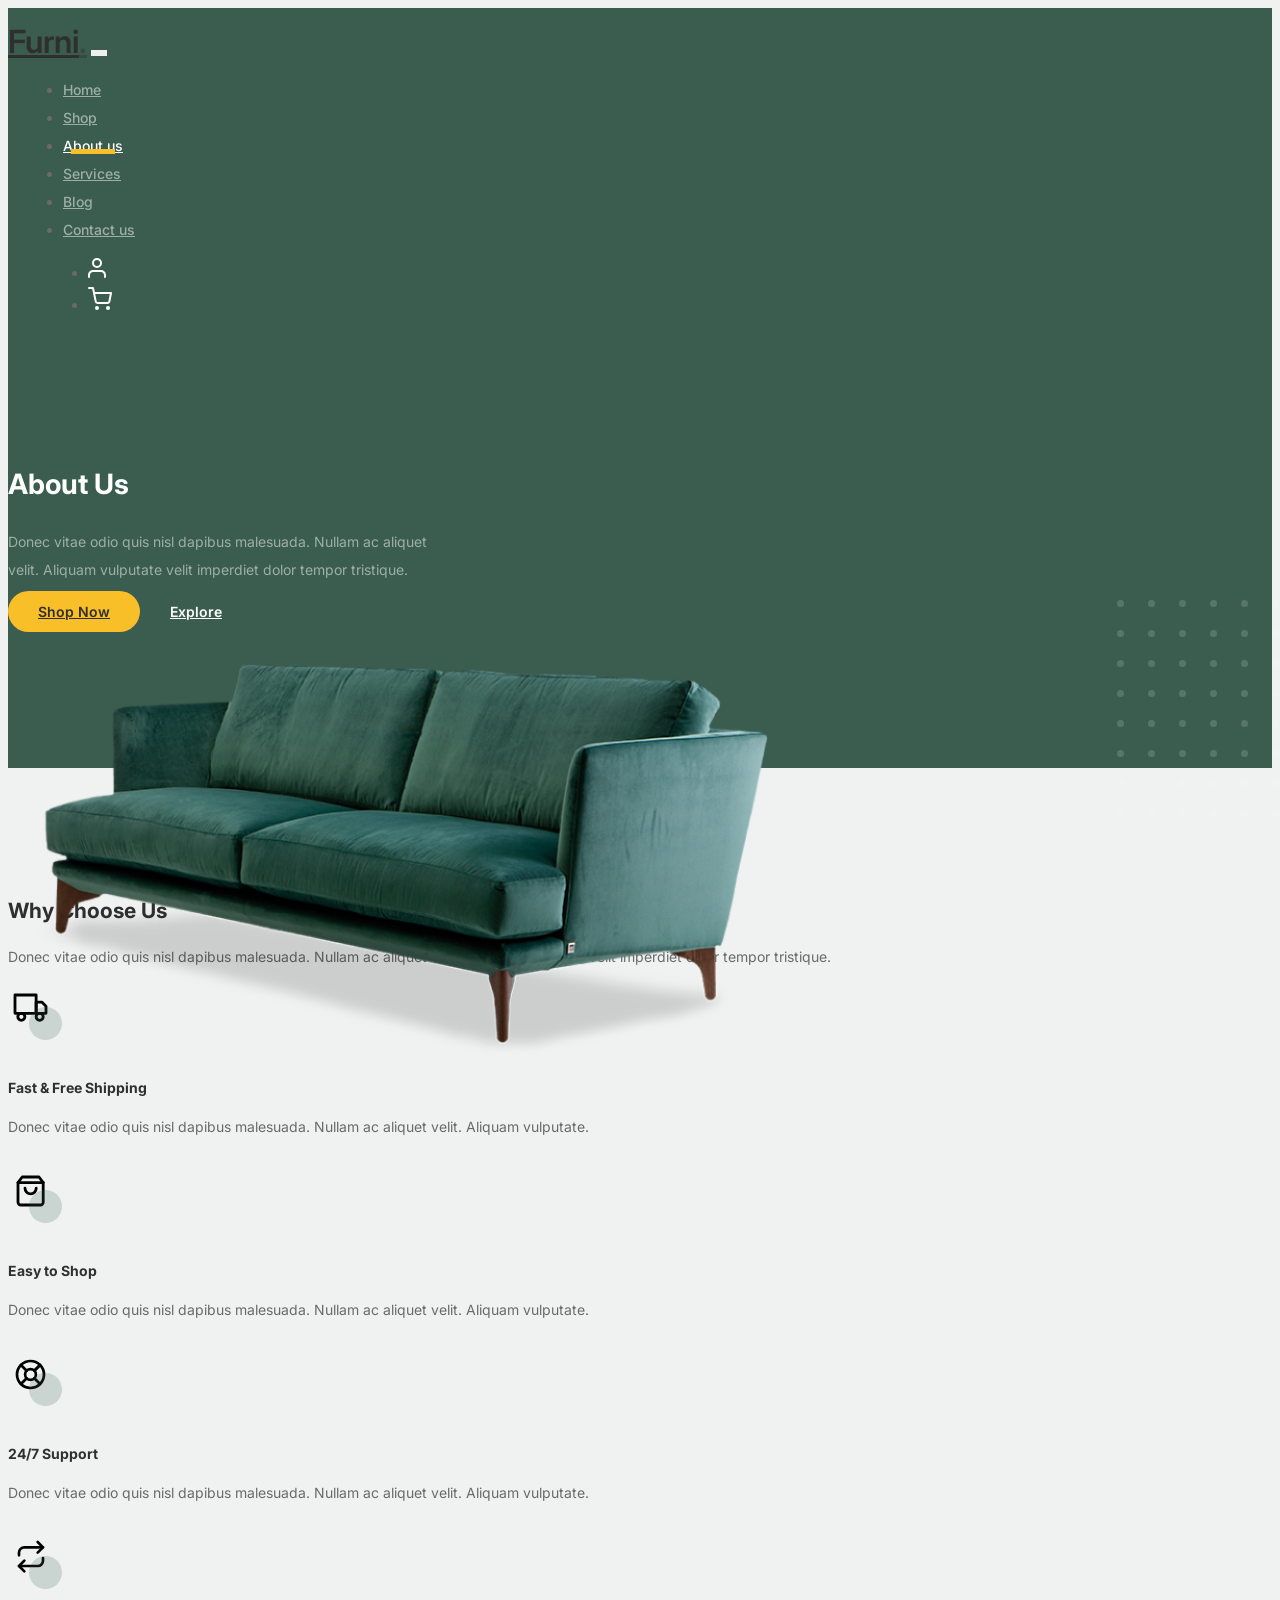
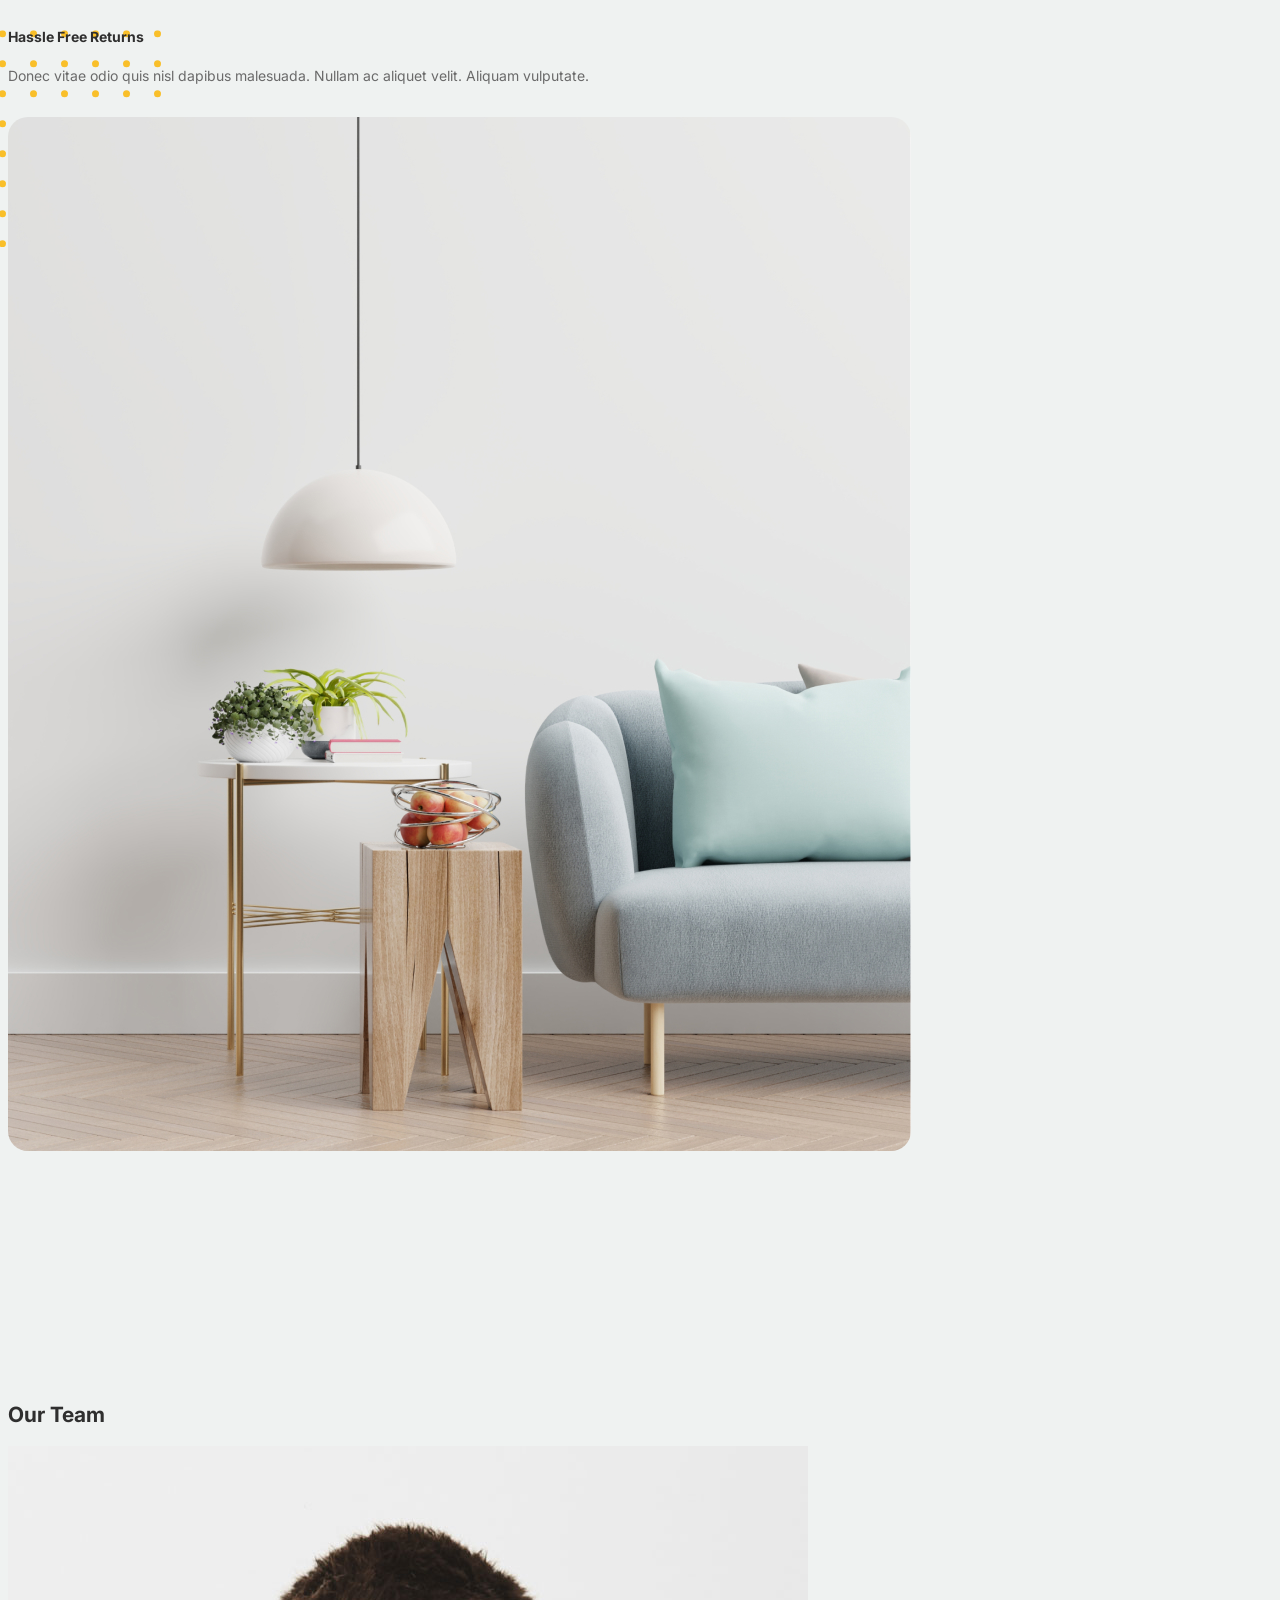
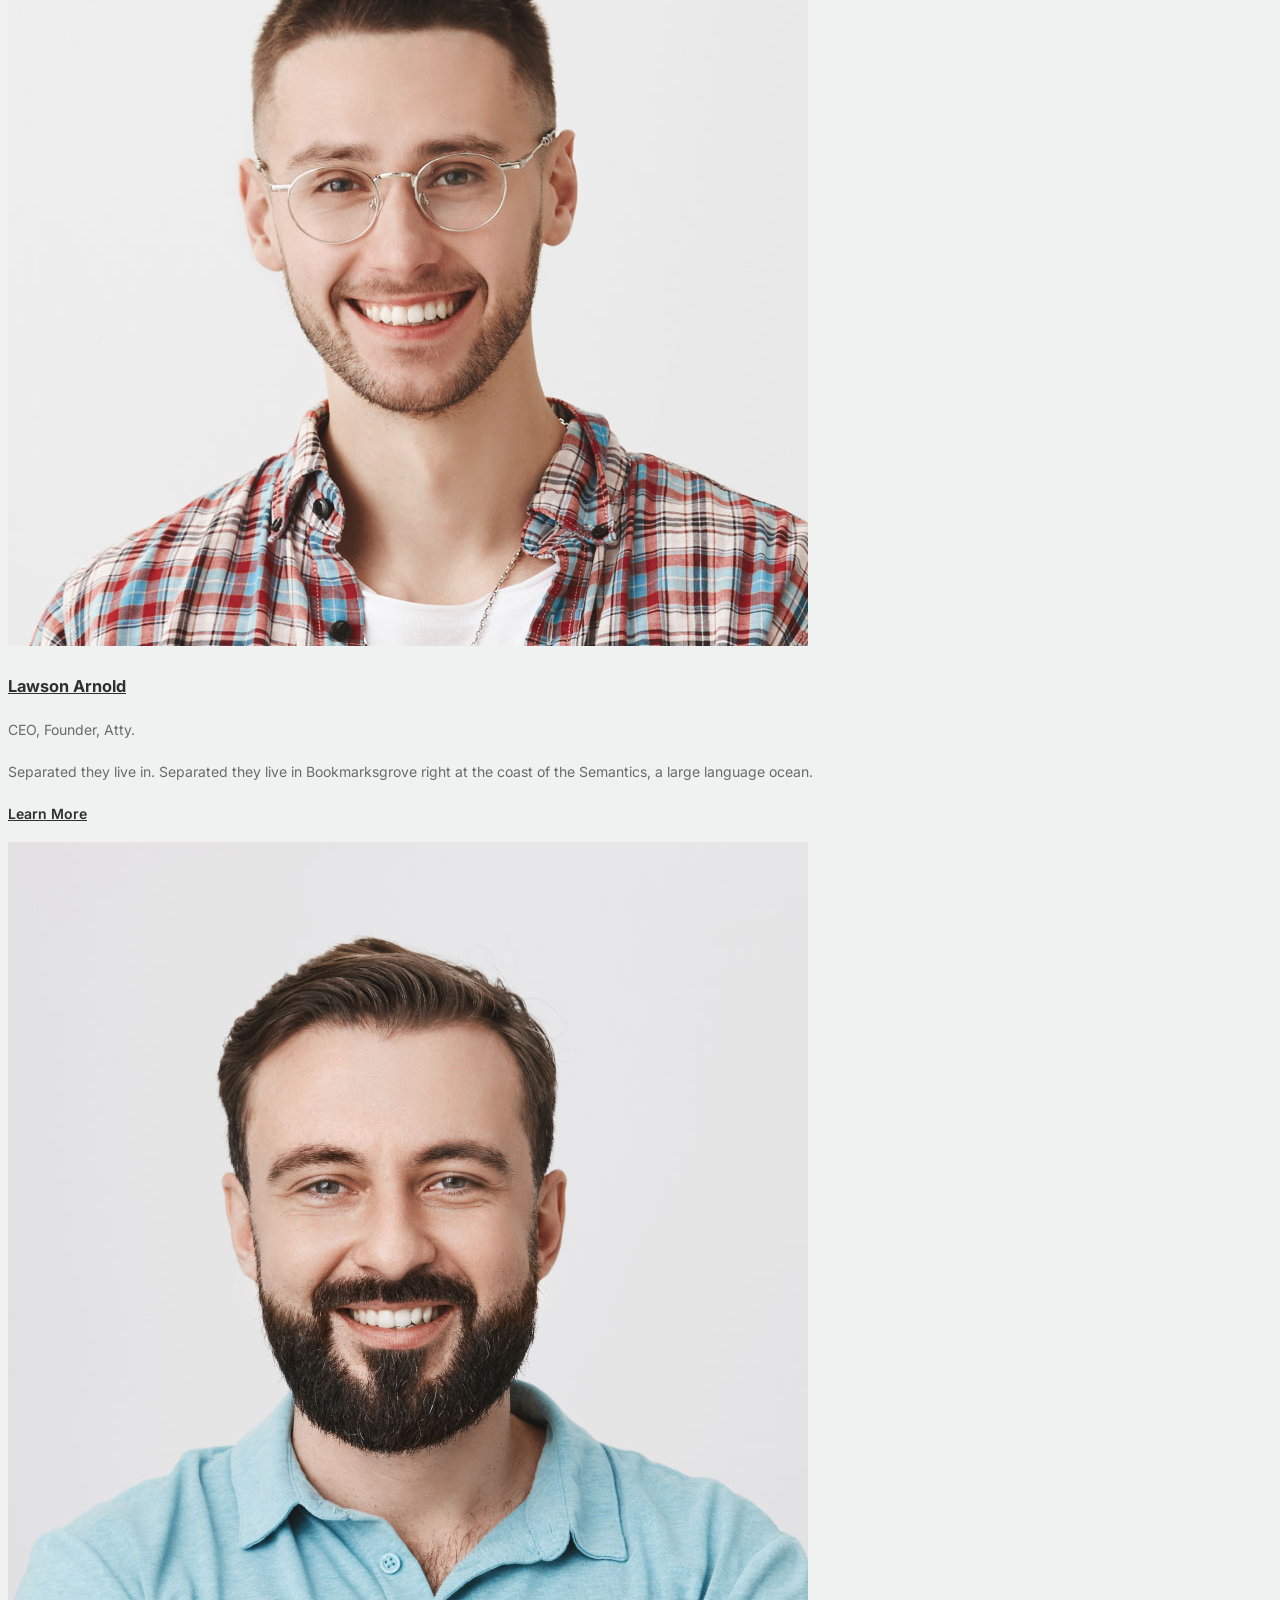
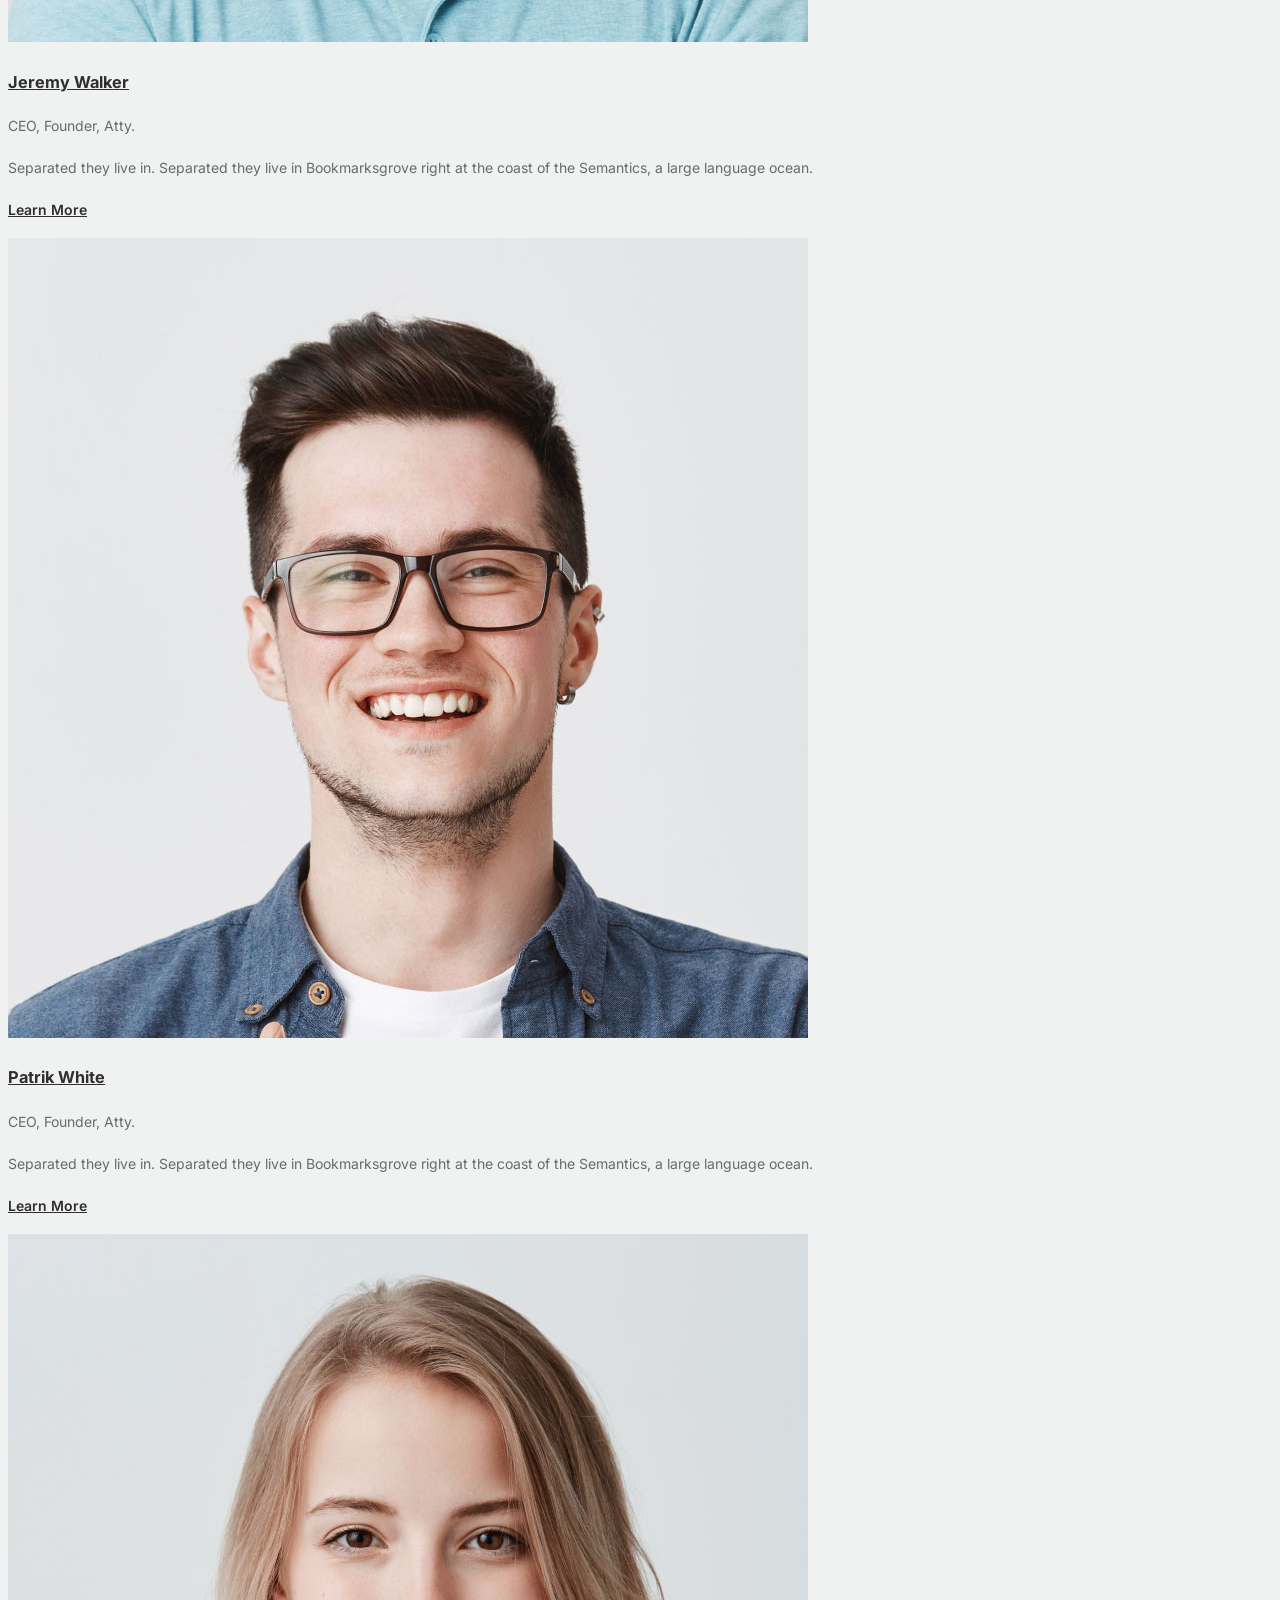
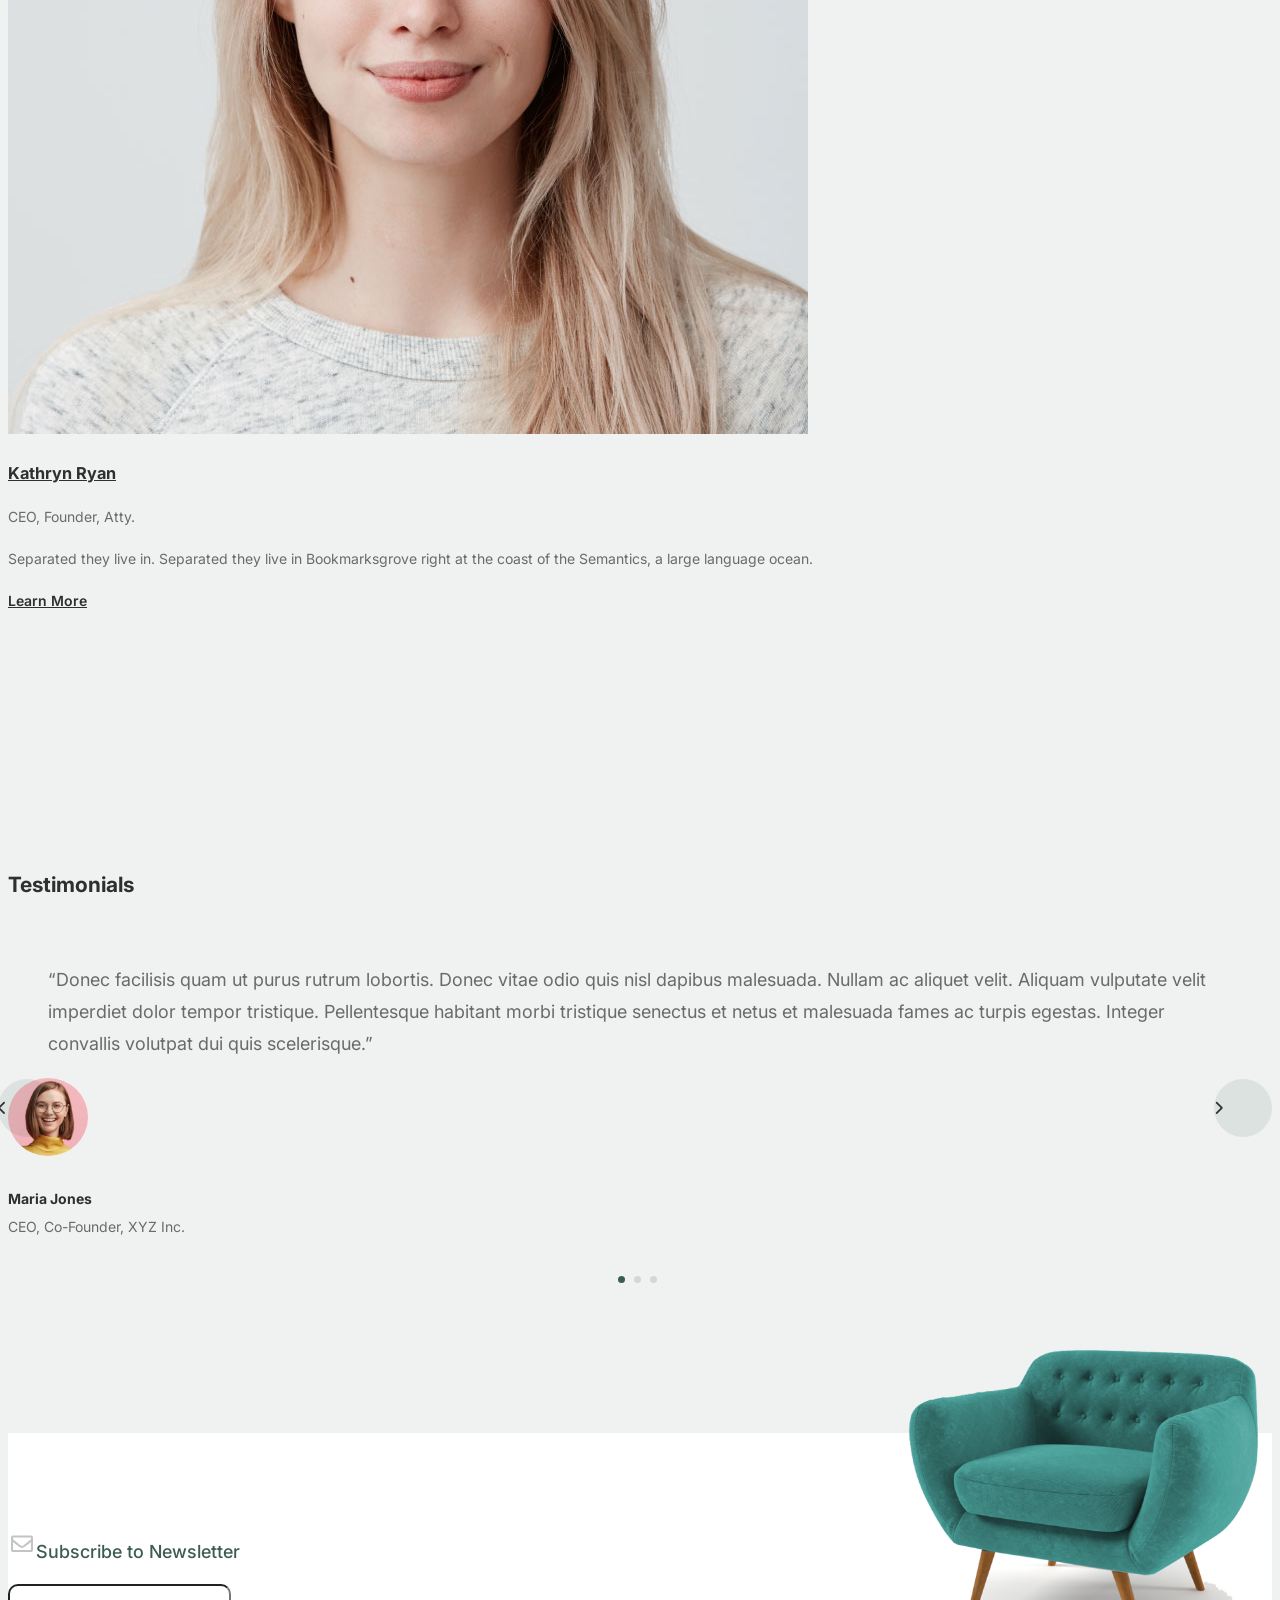
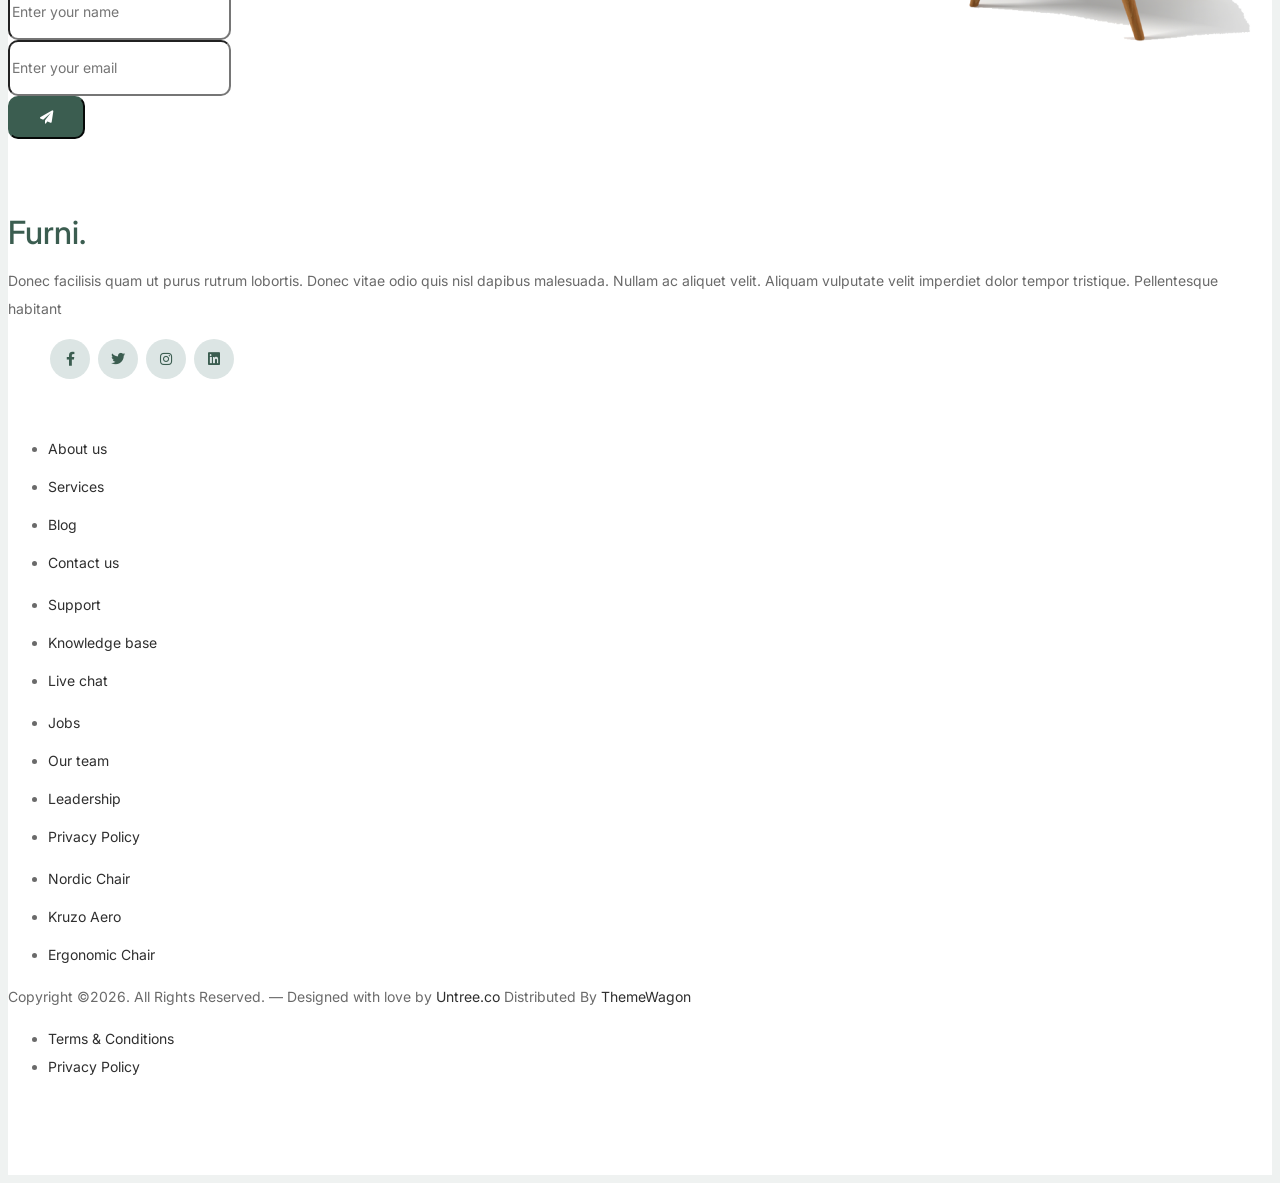
==== about.html @ 9d832e67 "version 2 with new design" ====
<!-- /*
* Bootstrap 5
* Template Name: Furni
* Template Author: Untree.co
* Template URI: https://untree.co/
* License: https://creativecommons.org/licenses/by/3.0/
*/ -->
<!doctype html>
<html lang="en">
<head>
  <meta charset="utf-8">
  <meta name="viewport" content="width=device-width, initial-scale=1, shrink-to-fit=no">
  <meta name="author" content="Untree.co">
  <link rel="shortcut icon" href="favicon.png">

  <meta name="description" content="" />
  <meta name="keywords" content="bootstrap, bootstrap4" />

		<!-- Bootstrap CSS -->
		<link href="css/bootstrap.min.css" rel="stylesheet">
		<link href="https://cdnjs.cloudflare.com/ajax/libs/font-awesome/6.0.0-beta3/css/all.min.css" rel="stylesheet">
		<link href="css/tiny-slider.css" rel="stylesheet">
		<link href="css/style.css" rel="stylesheet">
		<title>Furni Free Bootstrap 5 Template for Furniture and Interior Design Websites by Untree.co </title>
	</head>

	<body>

		<!-- Start Header/Navigation -->
		<nav class="custom-navbar navbar navbar navbar-expand-md navbar-dark bg-dark" arial-label="Furni navigation bar">

			<div class="container">
				<a class="navbar-brand" href="index.html">Furni<span>.</span></a>

				<button class="navbar-toggler" type="button" data-bs-toggle="collapse" data-bs-target="#navbarsFurni" aria-controls="navbarsFurni" aria-expanded="false" aria-label="Toggle navigation">
					<span class="navbar-toggler-icon"></span>
				</button>

				<div class="collapse navbar-collapse" id="navbarsFurni">
					<ul class="custom-navbar-nav navbar-nav ms-auto mb-2 mb-md-0">
						<li class="nav-item ">
							<a class="nav-link" href="index.html">Home</a>
						</li>
						<li><a class="nav-link" href="shop.html">Shop</a></li>
						<li class="active"><a class="nav-link" href="about.html">About us</a></li>
						<li><a class="nav-link" href="services.html">Services</a></li>
						<li><a class="nav-link" href="blog.html">Blog</a></li>
						<li><a class="nav-link" href="contact.html">Contact us</a></li>
					</ul>

					<ul class="custom-navbar-cta navbar-nav mb-2 mb-md-0 ms-5">
						<li><a class="nav-link" href="#"><img src="images/user.svg"></a></li>
						<li><a class="nav-link" href="cart.html"><img src="images/cart.svg"></a></li>
					</ul>
				</div>
			</div>
				
		</nav>
		<!-- End Header/Navigation -->

		<!-- Start Hero Section -->
			<div class="hero">
				<div class="container">
					<div class="row justify-content-between">
						<div class="col-lg-5">
							<div class="intro-excerpt">
								<h1>About Us</h1>
								<p class="mb-4">Donec vitae odio quis nisl dapibus malesuada. Nullam ac aliquet velit. Aliquam vulputate velit imperdiet dolor tempor tristique.</p>
								<p><a href="" class="btn btn-secondary me-2">Shop Now</a><a href="#" class="btn btn-white-outline">Explore</a></p>
							</div>
						</div>
						<div class="col-lg-7">
							<div class="hero-img-wrap">
								<img src="images/couch.png" class="img-fluid">
							</div>
						</div>
					</div>
				</div>
			</div>
		<!-- End Hero Section -->

		

		<!-- Start Why Choose Us Section -->
		<div class="why-choose-section">
			<div class="container">
				<div class="row justify-content-between align-items-center">
					<div class="col-lg-6">
						<h2 class="section-title">Why Choose Us</h2>
						<p>Donec vitae odio quis nisl dapibus malesuada. Nullam ac aliquet velit. Aliquam vulputate velit imperdiet dolor tempor tristique.</p>

						<div class="row my-5">
							<div class="col-6 col-md-6">
								<div class="feature">
									<div class="icon">
										<img src="images/truck.svg" alt="Image" class="imf-fluid">
									</div>
									<h3>Fast &amp; Free Shipping</h3>
									<p>Donec vitae odio quis nisl dapibus malesuada. Nullam ac aliquet velit. Aliquam vulputate.</p>
								</div>
							</div>

							<div class="col-6 col-md-6">
								<div class="feature">
									<div class="icon">
										<img src="images/bag.svg" alt="Image" class="imf-fluid">
									</div>
									<h3>Easy to Shop</h3>
									<p>Donec vitae odio quis nisl dapibus malesuada. Nullam ac aliquet velit. Aliquam vulputate.</p>
								</div>
							</div>

							<div class="col-6 col-md-6">
								<div class="feature">
									<div class="icon">
										<img src="images/support.svg" alt="Image" class="imf-fluid">
									</div>
									<h3>24/7 Support</h3>
									<p>Donec vitae odio quis nisl dapibus malesuada. Nullam ac aliquet velit. Aliquam vulputate.</p>
								</div>
							</div>

							<div class="col-6 col-md-6">
								<div class="feature">
									<div class="icon">
										<img src="images/return.svg" alt="Image" class="imf-fluid">
									</div>
									<h3>Hassle Free Returns</h3>
									<p>Donec vitae odio quis nisl dapibus malesuada. Nullam ac aliquet velit. Aliquam vulputate.</p>
								</div>
							</div>

						</div>
					</div>

					<div class="col-lg-5">
						<div class="img-wrap">
							<img src="images/why-choose-us-img.jpg" alt="Image" class="img-fluid">
						</div>
					</div>

				</div>
			</div>
		</div>
		<!-- End Why Choose Us Section -->

		<!-- Start Team Section -->
		<div class="untree_co-section">
			<div class="container">

				<div class="row mb-5">
					<div class="col-lg-5 mx-auto text-center">
						<h2 class="section-title">Our Team</h2>
					</div>
				</div>

				<div class="row">

					<!-- Start Column 1 -->
					<div class="col-12 col-md-6 col-lg-3 mb-5 mb-md-0">
						<img src="images/person_1.jpg" class="img-fluid mb-5">
						<h3 clas><a href="#"><span class="">Lawson</span> Arnold</a></h3>
            <span class="d-block position mb-4">CEO, Founder, Atty.</span>
            <p>Separated they live in.
            Separated they live in Bookmarksgrove right at the coast of the Semantics, a large language ocean.</p>
            <p class="mb-0"><a href="#" class="more dark">Learn More <span class="icon-arrow_forward"></span></a></p>
					</div> 
					<!-- End Column 1 -->

					<!-- Start Column 2 -->
					<div class="col-12 col-md-6 col-lg-3 mb-5 mb-md-0">
						<img src="images/person_2.jpg" class="img-fluid mb-5">

						<h3 clas><a href="#"><span class="">Jeremy</span> Walker</a></h3>
            <span class="d-block position mb-4">CEO, Founder, Atty.</span>
            <p>Separated they live in.
            Separated they live in Bookmarksgrove right at the coast of the Semantics, a large language ocean.</p>
            <p class="mb-0"><a href="#" class="more dark">Learn More <span class="icon-arrow_forward"></span></a></p>

					</div> 
					<!-- End Column 2 -->

					<!-- Start Column 3 -->
					<div class="col-12 col-md-6 col-lg-3 mb-5 mb-md-0">
						<img src="images/person_3.jpg" class="img-fluid mb-5">
						<h3 clas><a href="#"><span class="">Patrik</span> White</a></h3>
            <span class="d-block position mb-4">CEO, Founder, Atty.</span>
            <p>Separated they live in.
            Separated they live in Bookmarksgrove right at the coast of the Semantics, a large language ocean.</p>
            <p class="mb-0"><a href="#" class="more dark">Learn More <span class="icon-arrow_forward"></span></a></p>
					</div> 
					<!-- End Column 3 -->

					<!-- Start Column 4 -->
					<div class="col-12 col-md-6 col-lg-3 mb-5 mb-md-0">
						<img src="images/person_4.jpg" class="img-fluid mb-5">

						<h3 clas><a href="#"><span class="">Kathryn</span> Ryan</a></h3>
            <span class="d-block position mb-4">CEO, Founder, Atty.</span>
            <p>Separated they live in.
            Separated they live in Bookmarksgrove right at the coast of the Semantics, a large language ocean.</p>
            <p class="mb-0"><a href="#" class="more dark">Learn More <span class="icon-arrow_forward"></span></a></p>

          
					</div> 
					<!-- End Column 4 -->

					

				</div>
			</div>
		</div>
		<!-- End Team Section -->

		

		<!-- Start Testimonial Slider -->
		<div class="testimonial-section before-footer-section">
			<div class="container">
				<div class="row">
					<div class="col-lg-7 mx-auto text-center">
						<h2 class="section-title">Testimonials</h2>
					</div>
				</div>

				<div class="row justify-content-center">
					<div class="col-lg-12">
						<div class="testimonial-slider-wrap text-center">

							<div id="testimonial-nav">
								<span class="prev" data-controls="prev"><span class="fa fa-chevron-left"></span></span>
								<span class="next" data-controls="next"><span class="fa fa-chevron-right"></span></span>
							</div>

							<div class="testimonial-slider">
								
								<div class="item">
									<div class="row justify-content-center">
										<div class="col-lg-8 mx-auto">

											<div class="testimonial-block text-center">
												<blockquote class="mb-5">
													<p>&ldquo;Donec facilisis quam ut purus rutrum lobortis. Donec vitae odio quis nisl dapibus malesuada. Nullam ac aliquet velit. Aliquam vulputate velit imperdiet dolor tempor tristique. Pellentesque habitant morbi tristique senectus et netus et malesuada fames ac turpis egestas. Integer convallis volutpat dui quis scelerisque.&rdquo;</p>
												</blockquote>

												<div class="author-info">
													<div class="author-pic">
														<img src="images/person-1.png" alt="Maria Jones" class="img-fluid">
													</div>
													<h3 class="font-weight-bold">Maria Jones</h3>
													<span class="position d-block mb-3">CEO, Co-Founder, XYZ Inc.</span>
												</div>
											</div>

										</div>
									</div>
								</div> 
								<!-- END item -->

								<div class="item">
									<div class="row justify-content-center">
										<div class="col-lg-8 mx-auto">

											<div class="testimonial-block text-center">
												<blockquote class="mb-5">
													<p>&ldquo;Donec facilisis quam ut purus rutrum lobortis. Donec vitae odio quis nisl dapibus malesuada. Nullam ac aliquet velit. Aliquam vulputate velit imperdiet dolor tempor tristique. Pellentesque habitant morbi tristique senectus et netus et malesuada fames ac turpis egestas. Integer convallis volutpat dui quis scelerisque.&rdquo;</p>
												</blockquote>

												<div class="author-info">
													<div class="author-pic">
														<img src="images/person-1.png" alt="Maria Jones" class="img-fluid">
													</div>
													<h3 class="font-weight-bold">Maria Jones</h3>
													<span class="position d-block mb-3">CEO, Co-Founder, XYZ Inc.</span>
												</div>
											</div>

										</div>
									</div>
								</div> 
								<!-- END item -->

								<div class="item">
									<div class="row justify-content-center">
										<div class="col-lg-8 mx-auto">

											<div class="testimonial-block text-center">
												<blockquote class="mb-5">
													<p>&ldquo;Donec facilisis quam ut purus rutrum lobortis. Donec vitae odio quis nisl dapibus malesuada. Nullam ac aliquet velit. Aliquam vulputate velit imperdiet dolor tempor tristique. Pellentesque habitant morbi tristique senectus et netus et malesuada fames ac turpis egestas. Integer convallis volutpat dui quis scelerisque.&rdquo;</p>
												</blockquote>

												<div class="author-info">
													<div class="author-pic">
														<img src="images/person-1.png" alt="Maria Jones" class="img-fluid">
													</div>
													<h3 class="font-weight-bold">Maria Jones</h3>
													<span class="position d-block mb-3">CEO, Co-Founder, XYZ Inc.</span>
												</div>
											</div>

										</div>
									</div>
								</div> 
								<!-- END item -->

							</div>

						</div>
					</div>
				</div>
			</div>
		</div>
		<!-- End Testimonial Slider -->

		

		<!-- Start Footer Section -->
		<footer class="footer-section">
			<div class="container relative">

				<div class="sofa-img">
					<img src="images/sofa.png" alt="Image" class="img-fluid">
				</div>

				<div class="row">
					<div class="col-lg-8">
						<div class="subscription-form">
							<h3 class="d-flex align-items-center"><span class="me-1"><img src="images/envelope-outline.svg" alt="Image" class="img-fluid"></span><span>Subscribe to Newsletter</span></h3>

							<form action="#" class="row g-3">
								<div class="col-auto">
									<input type="text" class="form-control" placeholder="Enter your name">
								</div>
								<div class="col-auto">
									<input type="email" class="form-control" placeholder="Enter your email">
								</div>
								<div class="col-auto">
									<button class="btn btn-primary">
										<span class="fa fa-paper-plane"></span>
									</button>
								</div>
							</form>

						</div>
					</div>
				</div>

				<div class="row g-5 mb-5">
					<div class="col-lg-4">
						<div class="mb-4 footer-logo-wrap"><a href="#" class="footer-logo">Furni<span>.</span></a></div>
						<p class="mb-4">Donec facilisis quam ut purus rutrum lobortis. Donec vitae odio quis nisl dapibus malesuada. Nullam ac aliquet velit. Aliquam vulputate velit imperdiet dolor tempor tristique. Pellentesque habitant</p>

						<ul class="list-unstyled custom-social">
							<li><a href="#"><span class="fa fa-brands fa-facebook-f"></span></a></li>
							<li><a href="#"><span class="fa fa-brands fa-twitter"></span></a></li>
							<li><a href="#"><span class="fa fa-brands fa-instagram"></span></a></li>
							<li><a href="#"><span class="fa fa-brands fa-linkedin"></span></a></li>
						</ul>
					</div>

					<div class="col-lg-8">
						<div class="row links-wrap">
							<div class="col-6 col-sm-6 col-md-3">
								<ul class="list-unstyled">
									<li><a href="#">About us</a></li>
									<li><a href="#">Services</a></li>
									<li><a href="#">Blog</a></li>
									<li><a href="#">Contact us</a></li>
								</ul>
							</div>

							<div class="col-6 col-sm-6 col-md-3">
								<ul class="list-unstyled">
									<li><a href="#">Support</a></li>
									<li><a href="#">Knowledge base</a></li>
									<li><a href="#">Live chat</a></li>
								</ul>
							</div>

							<div class="col-6 col-sm-6 col-md-3">
								<ul class="list-unstyled">
									<li><a href="#">Jobs</a></li>
									<li><a href="#">Our team</a></li>
									<li><a href="#">Leadership</a></li>
									<li><a href="#">Privacy Policy</a></li>
								</ul>
							</div>

							<div class="col-6 col-sm-6 col-md-3">
								<ul class="list-unstyled">
									<li><a href="#">Nordic Chair</a></li>
									<li><a href="#">Kruzo Aero</a></li>
									<li><a href="#">Ergonomic Chair</a></li>
								</ul>
							</div>
						</div>
					</div>

				</div>

				<div class="border-top copyright">
					<div class="row pt-4">
						<div class="col-lg-6">
							<p class="mb-2 text-center text-lg-start">Copyright &copy;<script>document.write(new Date().getFullYear());</script>. All Rights Reserved. &mdash; Designed with love by <a href="https://untree.co">Untree.co</a> Distributed By <a hreff="https://themewagon.com">ThemeWagon</a>  <!-- License information: https://untree.co/license/ -->
            </p>
						</div>

						<div class="col-lg-6 text-center text-lg-end">
							<ul class="list-unstyled d-inline-flex ms-auto">
								<li class="me-4"><a href="#">Terms &amp; Conditions</a></li>
								<li><a href="#">Privacy Policy</a></li>
							</ul>
						</div>

					</div>
				</div>

			</div>
		</footer>
		<!-- End Footer Section -->	


		<script src="js/bootstrap.bundle.min.js"></script>
		<script src="js/tiny-slider.js"></script>
		<script src="js/custom.js"></script>
	</body>

</html>
---- css/tiny-slider.css ----
.tns-outer{padding:0 !important}.tns-outer [hidden]{display:none !important}.tns-outer [aria-controls],.tns-outer [data-action]{cursor:pointer}.tns-slider{-webkit-transition:all 0s;-moz-transition:all 0s;transition:all 0s}.tns-slider>.tns-item{-webkit-box-sizing:border-box;-moz-box-sizing:border-box;box-sizing:border-box}.tns-horizontal.tns-subpixel{white-space:nowrap}.tns-horizontal.tns-subpixel>.tns-item{display:inline-block;vertical-align:top;white-space:normal}.tns-horizontal.tns-no-subpixel:after{content:'';display:table;clear:both}.tns-horizontal.tns-no-subpixel>.tns-item{float:left}.tns-horizontal.tns-carousel.tns-no-subpixel>.tns-item{margin-right:-100%}.tns-no-calc{position:relative;left:0}.tns-gallery{position:relative;left:0;min-height:1px}.tns-gallery>.tns-item{position:absolute;left:-100%;-webkit-transition:transform 0s, opacity 0s;-moz-transition:transform 0s, opacity 0s;transition:transform 0s, opacity 0s}.tns-gallery>.tns-slide-active{position:relative;left:auto !important}.tns-gallery>.tns-moving{-webkit-transition:all 0.25s;-moz-transition:all 0.25s;transition:all 0.25s}.tns-autowidth{display:inline-block}.tns-lazy-img{-webkit-transition:opacity 0.6s;-moz-transition:opacity 0.6s;transition:opacity 0.6s;opacity:0.6}.tns-lazy-img.tns-complete{opacity:1}.tns-ah{-webkit-transition:height 0s;-moz-transition:height 0s;transition:height 0s}.tns-ovh{overflow:hidden}.tns-visually-hidden{position:absolute;left:-10000em}.tns-transparent{opacity:0;visibility:hidden}.tns-fadeIn{opacity:1;filter:alpha(opacity=100);z-index:0}.tns-normal,.tns-fadeOut{opacity:0;filter:alpha(opacity=0);z-index:-1}.tns-vpfix{white-space:nowrap}.tns-vpfix>div,.tns-vpfix>li{display:inline-block}.tns-t-subp2{margin:0 auto;width:310px;position:relative;height:10px;overflow:hidden}.tns-t-ct{width:2333.3333333%;width:-webkit-calc(100% * 70 / 3);width:-moz-calc(100% * 70 / 3);width:calc(100% * 70 / 3);position:absolute;right:0}.tns-t-ct:after{content:'';display:table;clear:both}.tns-t-ct>div{width:1.4285714%;width:-webkit-calc(100% / 70);width:-moz-calc(100% / 70);width:calc(100% / 70);height:10px;float:left}

/*# sourceMappingURL=sourcemaps/tiny-slider.css.map */
---- css/style.css ----
/*
* Template Name: UntreeStore
* Template Author: Untree.co
* Author URI: https://untree.co/
* License: https://creativecommons.org/licenses/by/3.0/
*/
@import url("https://fonts.googleapis.com/css2?family=Inter:wght@400;500;600;700;800&display=swap");
body {
  overflow-x: hidden;
  position: relative; }

body {
  font-family: "Inter", sans-serif;
  font-weight: 400;
  line-height: 28px;
  color: #6a6a6a;
  font-size: 14px;
  background-color: #eff2f1; }

a {
  text-decoration: none;
  -webkit-transition: .3s all ease;
  -o-transition: .3s all ease;
  transition: .3s all ease;
  color: #2f2f2f;
  text-decoration: underline; }
  a:hover {
    color: #2f2f2f;
    text-decoration: none; }
  a.more {
    font-weight: 600; }

.custom-navbar {
  background: #3b5d50 !important;
  padding-top: 20px;
  padding-bottom: 20px; }
  .custom-navbar .navbar-brand {
    font-size: 32px;
    font-weight: 600; }
    .custom-navbar .navbar-brand > span {
      opacity: .4; }
  .custom-navbar .navbar-toggler {
    border-color: transparent; }
    .custom-navbar .navbar-toggler:active, .custom-navbar .navbar-toggler:focus {
      -webkit-box-shadow: none;
      box-shadow: none;
      outline: none; }
  @media (min-width: 992px) {
    .custom-navbar .custom-navbar-nav li {
      margin-left: 15px;
      margin-right: 15px; } }
  .custom-navbar .custom-navbar-nav li a {
    font-weight: 500;
    color: #ffffff !important;
    opacity: .5;
    -webkit-transition: .3s all ease;
    -o-transition: .3s all ease;
    transition: .3s all ease;
    position: relative; }
    @media (min-width: 768px) {
      .custom-navbar .custom-navbar-nav li a:before {
        content: "";
        position: absolute;
        bottom: 0;
        left: 8px;
        right: 8px;
        background: #f9bf29;
        height: 5px;
        opacity: 1;
        visibility: visible;
        width: 0;
        -webkit-transition: .15s all ease-out;
        -o-transition: .15s all ease-out;
        transition: .15s all ease-out; } }
    .custom-navbar .custom-navbar-nav li a:hover {
      opacity: 1; }
      .custom-navbar .custom-navbar-nav li a:hover:before {
        width: calc(100% - 16px); }
  .custom-navbar .custom-navbar-nav li.active a {
    opacity: 1; }
    .custom-navbar .custom-navbar-nav li.active a:before {
      width: calc(100% - 16px); }
  .custom-navbar .custom-navbar-cta {
    margin-left: 0 !important;
    -webkit-box-orient: horizontal;
    -webkit-box-direction: normal;
    -ms-flex-direction: row;
    flex-direction: row; }
    @media (min-width: 768px) {
      .custom-navbar .custom-navbar-cta {
        margin-left: 40px !important; } }
    .custom-navbar .custom-navbar-cta li {
      margin-left: 0px;
      margin-right: 0px; }
      .custom-navbar .custom-navbar-cta li:first-child {
        margin-right: 20px; }

.hero {
  background: #3b5d50;
  padding: calc(4rem - 30px) 0 0rem 0; }
  @media (min-width: 768px) {
    .hero {
      padding: calc(4rem - 30px) 0 4rem 0; } }
  @media (min-width: 992px) {
    .hero {
      padding: calc(8rem - 30px) 0 8rem 0; } }
  .hero .intro-excerpt {
    position: relative;
    z-index: 4; }
    @media (min-width: 992px) {
      .hero .intro-excerpt {
        max-width: 450px; } }
  .hero h1 {
    font-weight: 700;
    color: #ffffff;
    margin-bottom: 30px; }
    @media (min-width: 1400px) {
      .hero h1 {
        font-size: 54px; } }
  .hero p {
    color: rgba(255, 255, 255, 0.5);
    margin-botom: 30px; }
  .hero .hero-img-wrap {
    position: relative; }
    .hero .hero-img-wrap img {
      position: relative;
      top: 0px;
      right: 0px;
      z-index: 2;
      max-width: 780px;
      left: -20px; }
      @media (min-width: 768px) {
        .hero .hero-img-wrap img {
          right: 0px;
          left: -100px; } }
      @media (min-width: 992px) {
        .hero .hero-img-wrap img {
          left: 0px;
          top: -80px;
          position: absolute;
          right: -50px; } }
      @media (min-width: 1200px) {
        .hero .hero-img-wrap img {
          left: 0px;
          top: -80px;
          right: -100px; } }
    .hero .hero-img-wrap:after {
      content: "";
      position: absolute;
      width: 255px;
      height: 217px;
      background-image: url("../images/dots-light.svg");
      background-size: contain;
      background-repeat: no-repeat;
      right: -100px;
      top: -0px; }
      @media (min-width: 1200px) {
        .hero .hero-img-wrap:after {
          top: -40px; } }

.btn {
  font-weight: 600;
  padding: 12px 30px;
  border-radius: 30px;
  color: #ffffff;
  background: #2f2f2f;
  border-color: #2f2f2f; }
  .btn:hover {
    color: #ffffff;
    background: #222222;
    border-color: #222222; }
  .btn:active, .btn:focus {
    outline: none !important;
    -webkit-box-shadow: none;
    box-shadow: none; }
  .btn.btn-primary {
    background: #3b5d50;
    border-color: #3b5d50; }
    .btn.btn-primary:hover {
      background: #314d43;
      border-color: #314d43; }
  .btn.btn-secondary {
    color: #2f2f2f;
    background: #f9bf29;
    border-color: #f9bf29; }
    .btn.btn-secondary:hover {
      background: #f8b810;
      border-color: #f8b810; }
  .btn.btn-white-outline {
    background: transparent;
    border-width: 2px;
    border-color: rgba(255, 255, 255, 0.3); }
    .btn.btn-white-outline:hover {
      border-color: white;
      color: #ffffff; }

.section-title {
  color: #2f2f2f; }

.product-section {
  padding: 7rem 0; }
  .product-section .product-item {
    text-align: center;
    text-decoration: none;
    display: block;
    position: relative;
    padding-bottom: 50px;
    cursor: pointer; }
    .product-section .product-item .product-thumbnail {
      margin-bottom: 30px;
      position: relative;
      top: 0;
      -webkit-transition: .3s all ease;
      -o-transition: .3s all ease;
      transition: .3s all ease; }
    .product-section .product-item h3 {
      font-weight: 600;
      font-size: 16px; }
    .product-section .product-item strong {
      font-weight: 800 !important;
      font-size: 18px !important; }
    .product-section .product-item h3, .product-section .product-item strong {
      color: #2f2f2f;
      text-decoration: none; }
    .product-section .product-item .icon-cross {
      position: absolute;
      width: 35px;
      height: 35px;
      display: inline-block;
      background: #2f2f2f;
      bottom: 15px;
      left: 50%;
      -webkit-transform: translateX(-50%);
      -ms-transform: translateX(-50%);
      transform: translateX(-50%);
      margin-bottom: -17.5px;
      border-radius: 50%;
      opacity: 0;
      visibility: hidden;
      -webkit-transition: .3s all ease;
      -o-transition: .3s all ease;
      transition: .3s all ease; }
      .product-section .product-item .icon-cross img {
        position: absolute;
        left: 50%;
        top: 50%;
        -webkit-transform: translate(-50%, -50%);
        -ms-transform: translate(-50%, -50%);
        transform: translate(-50%, -50%); }
    .product-section .product-item:before {
      bottom: 0;
      left: 0;
      right: 0;
      position: absolute;
      content: "";
      background: #dce5e4;
      height: 0%;
      z-index: -1;
      border-radius: 10px;
      -webkit-transition: .3s all ease;
      -o-transition: .3s all ease;
      transition: .3s all ease; }
    .product-section .product-item:hover .product-thumbnail {
      top: -25px; }
    .product-section .product-item:hover .icon-cross {
      bottom: 0;
      opacity: 1;
      visibility: visible; }
    .product-section .product-item:hover:before {
      height: 70%; }

.why-choose-section {
  padding: 7rem 0; }
  .why-choose-section .img-wrap {
    position: relative; }
    .why-choose-section .img-wrap:before {
      position: absolute;
      content: "";
      width: 255px;
      height: 217px;
      background-image: url("../images/dots-yellow.svg");
      background-repeat: no-repeat;
      background-size: contain;
      -webkit-transform: translate(-40%, -40%);
      -ms-transform: translate(-40%, -40%);
      transform: translate(-40%, -40%);
      z-index: -1; }
    .why-choose-section .img-wrap img {
      border-radius: 20px; }

.feature {
  margin-bottom: 30px; }
  .feature .icon {
    display: inline-block;
    position: relative;
    margin-bottom: 20px; }
    .feature .icon:before {
      content: "";
      width: 33px;
      height: 33px;
      position: absolute;
      background: rgba(59, 93, 80, 0.2);
      border-radius: 50%;
      right: -8px;
      bottom: 0; }
  .feature h3 {
    font-size: 14px;
    color: #2f2f2f; }
  .feature p {
    font-size: 14px;
    line-height: 22px;
    color: #6a6a6a; }

.we-help-section {
  padding: 7rem 0; }
  .we-help-section .imgs-grid {
    display: -ms-grid;
    display: grid;
    -ms-grid-columns: (1fr)[27];
    grid-template-columns: repeat(27, 1fr);
    position: relative; }
    .we-help-section .imgs-grid:before {
      position: absolute;
      content: "";
      width: 255px;
      height: 217px;
      background-image: url("../images/dots-green.svg");
      background-size: contain;
      background-repeat: no-repeat;
      -webkit-transform: translate(-40%, -40%);
      -ms-transform: translate(-40%, -40%);
      transform: translate(-40%, -40%);
      z-index: -1; }
    .we-help-section .imgs-grid .grid {
      position: relative; }
      .we-help-section .imgs-grid .grid img {
        border-radius: 20px;
        max-width: 100%; }
      .we-help-section .imgs-grid .grid.grid-1 {
        -ms-grid-column: 1;
        -ms-grid-column-span: 18;
        grid-column: 1 / span 18;
        -ms-grid-row: 1;
        -ms-grid-row-span: 27;
        grid-row: 1 / span 27; }
      .we-help-section .imgs-grid .grid.grid-2 {
        -ms-grid-column: 19;
        -ms-grid-column-span: 27;
        grid-column: 19 / span 27;
        -ms-grid-row: 1;
        -ms-grid-row-span: 5;
        grid-row: 1 / span 5;
        padding-left: 20px; }
      .we-help-section .imgs-grid .grid.grid-3 {
        -ms-grid-column: 14;
        -ms-grid-column-span: 16;
        grid-column: 14 / span 16;
        -ms-grid-row: 6;
        -ms-grid-row-span: 27;
        grid-row: 6 / span 27;
        padding-top: 20px; }

.custom-list {
  width: 100%; }
  .custom-list li {
    display: inline-block;
    width: calc(50% - 20px);
    margin-bottom: 12px;
    line-height: 1.5;
    position: relative;
    padding-left: 20px; }
    .custom-list li:before {
      content: "";
      width: 8px;
      height: 8px;
      border-radius: 50%;
      border: 2px solid #3b5d50;
      position: absolute;
      left: 0;
      top: 8px; }

.popular-product {
  padding: 0 0 7rem 0; }
  .popular-product .product-item-sm h3 {
    font-size: 14px;
    font-weight: 700;
    color: #2f2f2f; }
  .popular-product .product-item-sm a {
    text-decoration: none;
    color: #2f2f2f;
    -webkit-transition: .3s all ease;
    -o-transition: .3s all ease;
    transition: .3s all ease; }
    .popular-product .product-item-sm a:hover {
      color: rgba(47, 47, 47, 0.5); }
  .popular-product .product-item-sm p {
    line-height: 1.4;
    margin-bottom: 10px;
    font-size: 14px; }
  .popular-product .product-item-sm .thumbnail {
    margin-right: 10px;
    -webkit-box-flex: 0;
    -ms-flex: 0 0 120px;
    flex: 0 0 120px;
    position: relative; }
    .popular-product .product-item-sm .thumbnail:before {
      content: "";
      position: absolute;
      border-radius: 20px;
      background: #dce5e4;
      width: 98px;
      height: 98px;
      top: 50%;
      left: 50%;
      -webkit-transform: translate(-50%, -50%);
      -ms-transform: translate(-50%, -50%);
      transform: translate(-50%, -50%);
      z-index: -1; }

.testimonial-section {
  padding: 3rem 0 7rem 0; }

.testimonial-slider-wrap {
  position: relative; }
  .testimonial-slider-wrap .tns-inner {
    padding-top: 30px; }
  .testimonial-slider-wrap .item .testimonial-block blockquote {
    font-size: 16px; }
    @media (min-width: 768px) {
      .testimonial-slider-wrap .item .testimonial-block blockquote {
        line-height: 32px;
        font-size: 18px; } }
  .testimonial-slider-wrap .item .testimonial-block .author-info .author-pic {
    margin-bottom: 20px; }
    .testimonial-slider-wrap .item .testimonial-block .author-info .author-pic img {
      max-width: 80px;
      border-radius: 50%; }
  .testimonial-slider-wrap .item .testimonial-block .author-info h3 {
    font-size: 14px;
    font-weight: 700;
    color: #2f2f2f;
    margin-bottom: 0; }
  .testimonial-slider-wrap #testimonial-nav {
    position: absolute;
    top: 50%;
    z-index: 99;
    width: 100%;
    display: none; }
    @media (min-width: 768px) {
      .testimonial-slider-wrap #testimonial-nav {
        display: block; } }
    .testimonial-slider-wrap #testimonial-nav > span {
      cursor: pointer;
      position: absolute;
      width: 58px;
      height: 58px;
      line-height: 58px;
      border-radius: 50%;
      background: rgba(59, 93, 80, 0.1);
      color: #2f2f2f;
      -webkit-transition: .3s all ease;
      -o-transition: .3s all ease;
      transition: .3s all ease; }
      .testimonial-slider-wrap #testimonial-nav > span:hover {
        background: #3b5d50;
        color: #ffffff; }
    .testimonial-slider-wrap #testimonial-nav .prev {
      left: -10px; }
    .testimonial-slider-wrap #testimonial-nav .next {
      right: 0; }
  .testimonial-slider-wrap .tns-nav {
    position: absolute;
    bottom: -50px;
    left: 50%;
    -webkit-transform: translateX(-50%);
    -ms-transform: translateX(-50%);
    transform: translateX(-50%); }
    .testimonial-slider-wrap .tns-nav button {
      background: none;
      border: none;
      display: inline-block;
      position: relative;
      width: 0 !important;
      height: 7px !important;
      margin: 2px; }
      .testimonial-slider-wrap .tns-nav button:active, .testimonial-slider-wrap .tns-nav button:focus, .testimonial-slider-wrap .tns-nav button:hover {
        outline: none;
        -webkit-box-shadow: none;
        box-shadow: none;
        background: none; }
      .testimonial-slider-wrap .tns-nav button:before {
        display: block;
        width: 7px;
        height: 7px;
        left: 0;
        top: 0;
        position: absolute;
        content: "";
        border-radius: 50%;
        -webkit-transition: .3s all ease;
        -o-transition: .3s all ease;
        transition: .3s all ease;
        background-color: #d6d6d6; }
      .testimonial-slider-wrap .tns-nav button:hover:before, .testimonial-slider-wrap .tns-nav button.tns-nav-active:before {
        background-color: #3b5d50; }

.before-footer-section {
  padding: 7rem 0 12rem 0 !important; }

.blog-section {
  padding: 7rem 0 12rem 0; }
  .blog-section .post-entry a {
    text-decoration: none; }
  .blog-section .post-entry .post-thumbnail {
    display: block;
    margin-bottom: 20px; }
    .blog-section .post-entry .post-thumbnail img {
      border-radius: 20px;
      -webkit-transition: .3s all ease;
      -o-transition: .3s all ease;
      transition: .3s all ease; }
  .blog-section .post-entry .post-content-entry {
    padding-left: 15px;
    padding-right: 15px; }
    .blog-section .post-entry .post-content-entry h3 {
      font-size: 16px;
      margin-bottom: 0;
      font-weight: 600;
      margin-bottom: 7px; }
    .blog-section .post-entry .post-content-entry .meta {
      font-size: 14px; }
      .blog-section .post-entry .post-content-entry .meta a {
        font-weight: 600; }
  .blog-section .post-entry:hover .post-thumbnail img, .blog-section .post-entry:focus .post-thumbnail img {
    opacity: .7; }

.footer-section {
  padding: 80px 0;
  background: #ffffff; }
  .footer-section .relative {
    position: relative; }
  .footer-section a {
    text-decoration: none;
    color: #2f2f2f;
    -webkit-transition: .3s all ease;
    -o-transition: .3s all ease;
    transition: .3s all ease; }
    .footer-section a:hover {
      color: rgba(47, 47, 47, 0.5); }
  .footer-section .subscription-form {
    margin-bottom: 40px;
    position: relative;
    z-index: 2;
    margin-top: 100px; }
    @media (min-width: 992px) {
      .footer-section .subscription-form {
        margin-top: 0px;
        margin-bottom: 80px; } }
    .footer-section .subscription-form h3 {
      font-size: 18px;
      font-weight: 500;
      color: #3b5d50; }
    .footer-section .subscription-form .form-control {
      height: 50px;
      border-radius: 10px;
      font-family: "Inter", sans-serif; }
      .footer-section .subscription-form .form-control:active, .footer-section .subscription-form .form-control:focus {
        outline: none;
        -webkit-box-shadow: none;
        box-shadow: none;
        border-color: #3b5d50;
        -webkit-box-shadow: 0 1px 4px 0 rgba(0, 0, 0, 0.2);
        box-shadow: 0 1px 4px 0 rgba(0, 0, 0, 0.2); }
      .footer-section .subscription-form .form-control::-webkit-input-placeholder {
        font-size: 14px; }
      .footer-section .subscription-form .form-control::-moz-placeholder {
        font-size: 14px; }
      .footer-section .subscription-form .form-control:-ms-input-placeholder {
        font-size: 14px; }
      .footer-section .subscription-form .form-control:-moz-placeholder {
        font-size: 14px; }
    .footer-section .subscription-form .btn {
      border-radius: 10px !important; }
  .footer-section .sofa-img {
    position: absolute;
    top: -200px;
    z-index: 1;
    right: 0; }
    .footer-section .sofa-img img {
      max-width: 380px; }
  .footer-section .links-wrap {
    margin-top: 0px; }
    @media (min-width: 992px) {
      .footer-section .links-wrap {
        margin-top: 54px; } }
    .footer-section .links-wrap ul li {
      margin-bottom: 10px; }
  .footer-section .footer-logo-wrap .footer-logo {
    font-size: 32px;
    font-weight: 500;
    text-decoration: none;
    color: #3b5d50; }
  .footer-section .custom-social li {
    margin: 2px;
    display: inline-block; }
    .footer-section .custom-social li a {
      width: 40px;
      height: 40px;
      text-align: center;
      line-height: 40px;
      display: inline-block;
      background: #dce5e4;
      color: #3b5d50;
      border-radius: 50%; }
      .footer-section .custom-social li a:hover {
        background: #3b5d50;
        color: #ffffff; }
  .footer-section .border-top {
    border-color: #dce5e4; }
    .footer-section .border-top.copyright {
      font-size: 14px !important; }

.untree_co-section {
  padding: 7rem 0; }

.form-control {
  height: 50px;
  border-radius: 10px;
  font-family: "Inter", sans-serif; }
  .form-control:active, .form-control:focus {
    outline: none;
    -webkit-box-shadow: none;
    box-shadow: none;
    border-color: #3b5d50;
    -webkit-box-shadow: 0 1px 4px 0 rgba(0, 0, 0, 0.2);
    box-shadow: 0 1px 4px 0 rgba(0, 0, 0, 0.2); }
  .form-control::-webkit-input-placeholder {
    font-size: 14px; }
  .form-control::-moz-placeholder {
    font-size: 14px; }
  .form-control:-ms-input-placeholder {
    font-size: 14px; }
  .form-control:-moz-placeholder {
    font-size: 14px; }

.service {
  line-height: 1.5; }
  .service .service-icon {
    border-radius: 10px;
    -webkit-box-flex: 0;
    -ms-flex: 0 0 50px;
    flex: 0 0 50px;
    height: 50px;
    line-height: 50px;
    text-align: center;
    background: #3b5d50;
    margin-right: 20px;
    color: #ffffff; }

textarea {
  height: auto !important; }

.site-blocks-table {
  overflow: auto; }
  .site-blocks-table .product-thumbnail {
    width: 200px; }
  .site-blocks-table .btn {
    padding: 2px 10px; }
  .site-blocks-table thead th {
    padding: 30px;
    text-align: center;
    border-width: 0px !important;
    vertical-align: middle;
    color: rgba(0, 0, 0, 0.8);
    font-size: 18px; }
  .site-blocks-table td {
    padding: 20px;
    text-align: center;
    vertical-align: middle;
    color: rgba(0, 0, 0, 0.8); }
  .site-blocks-table tbody tr:first-child td {
    border-top: 1px solid #3b5d50 !important; }
  .site-blocks-table .btn {
    background: none !important;
    color: #000000;
    border: none;
    height: auto !important; }

.site-block-order-table th {
  border-top: none !important;
  border-bottom-width: 1px !important; }

.site-block-order-table td, .site-block-order-table th {
  color: #000000; }

.couponcode-wrap input {
  border-radius: 10px !important; }

.text-primary {
  color: #3b5d50 !important; }

.thankyou-icon {
  position: relative;
  color: #3b5d50; }
  .thankyou-icon:before {
    position: absolute;
    content: "";
    width: 50px;
    height: 50px;
    border-radius: 50%;
    background: rgba(59, 93, 80, 0.2); }
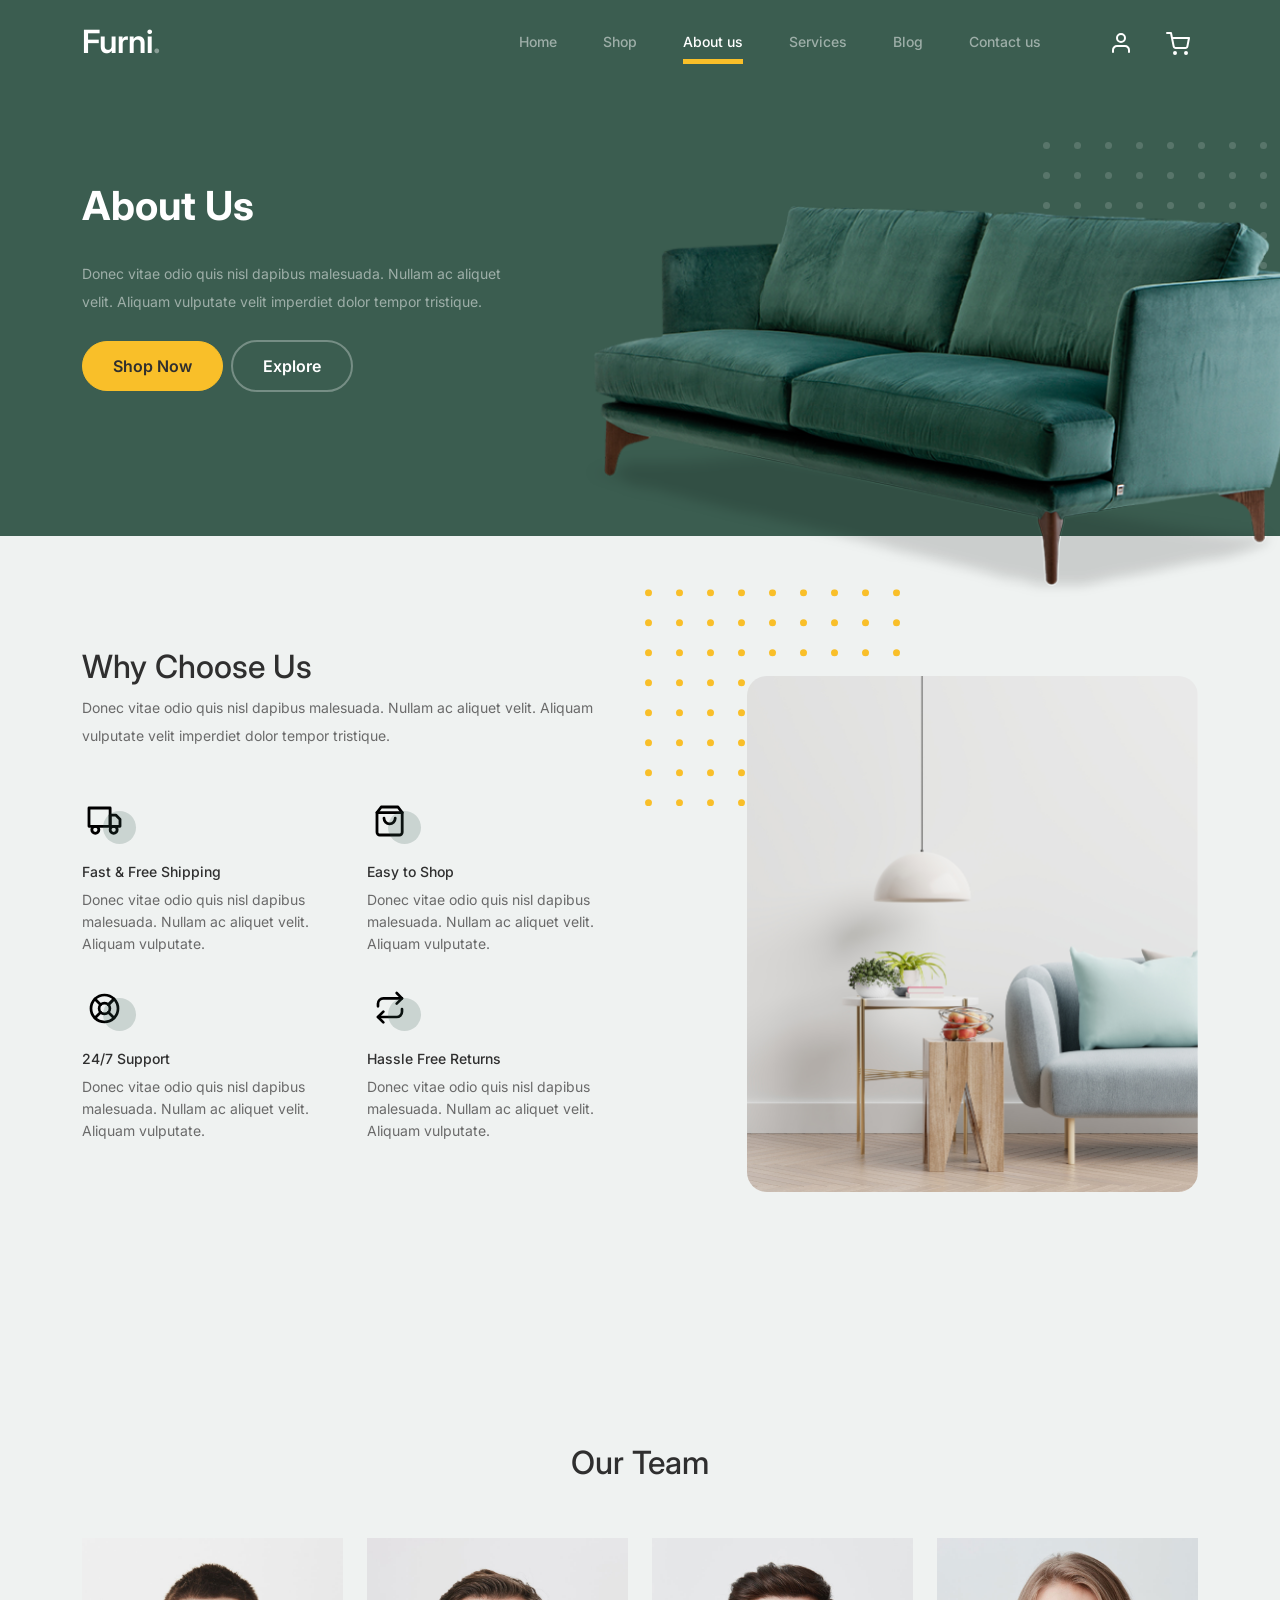
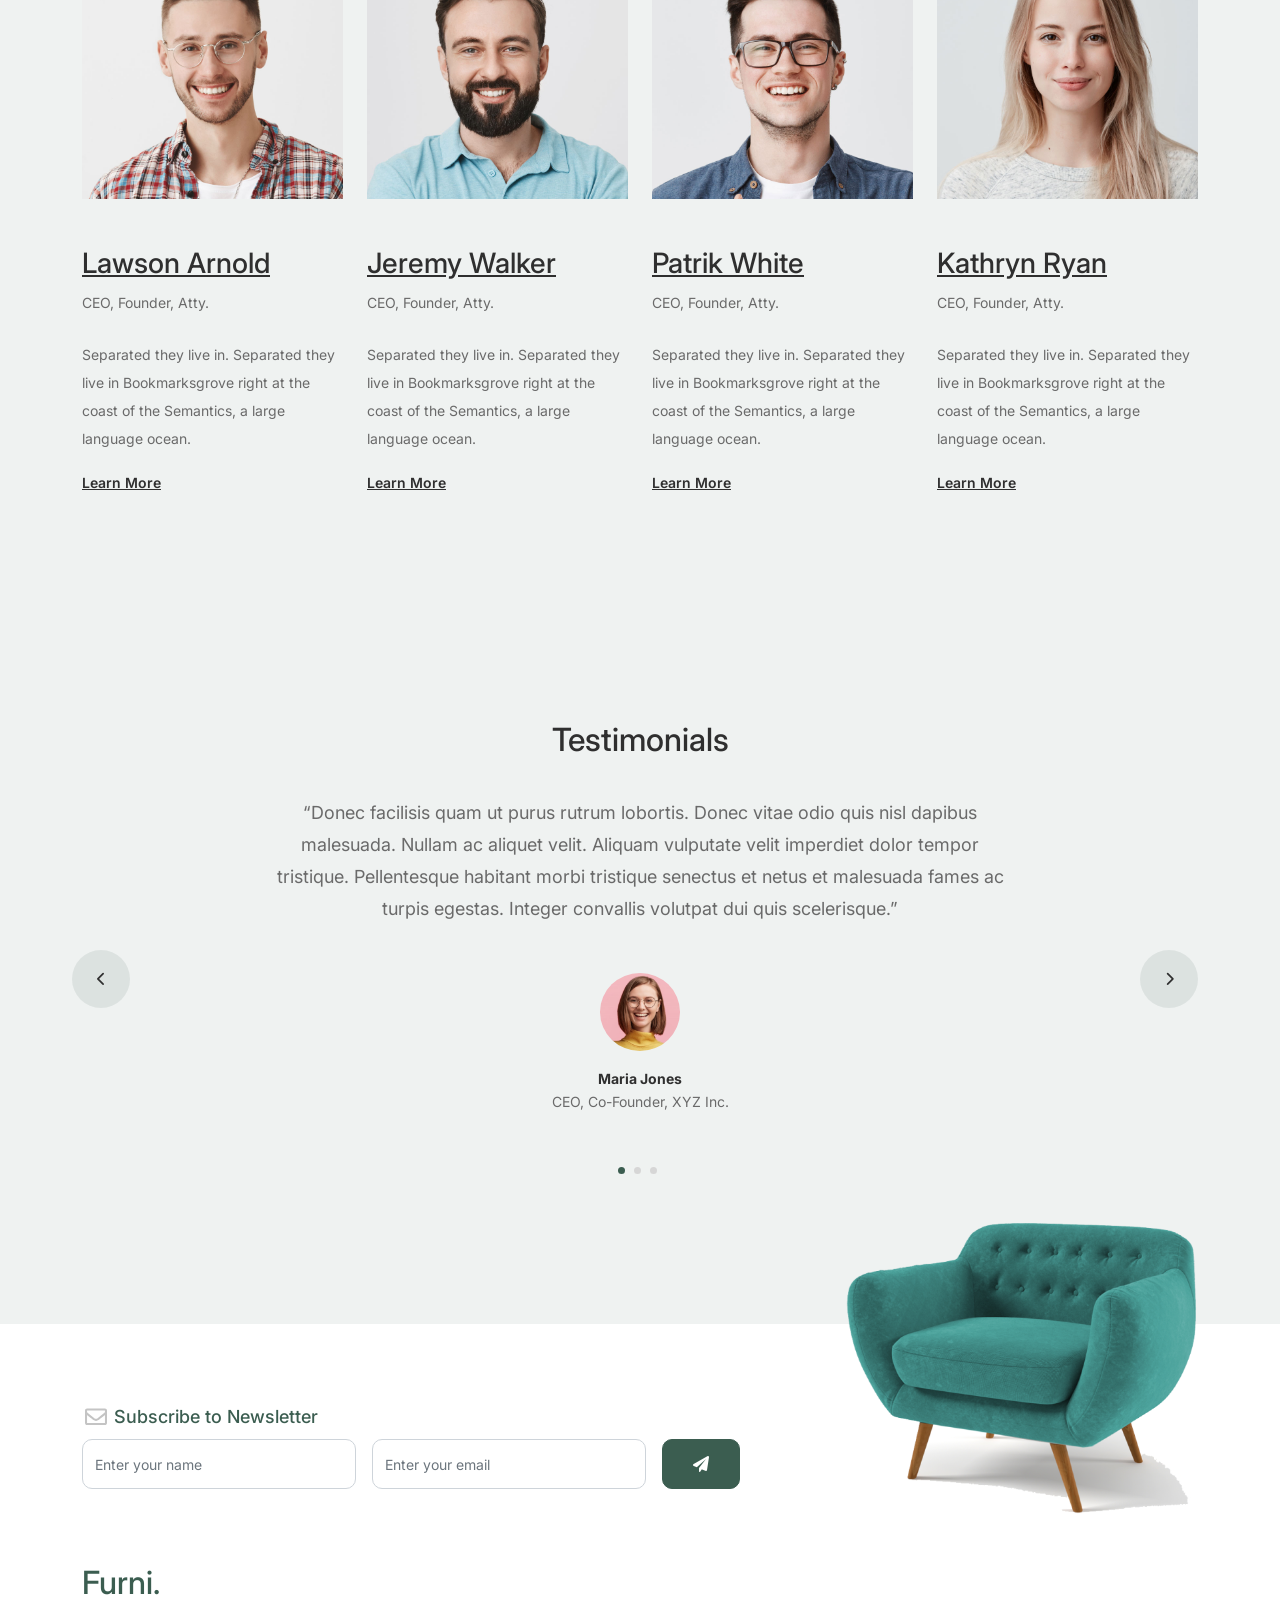
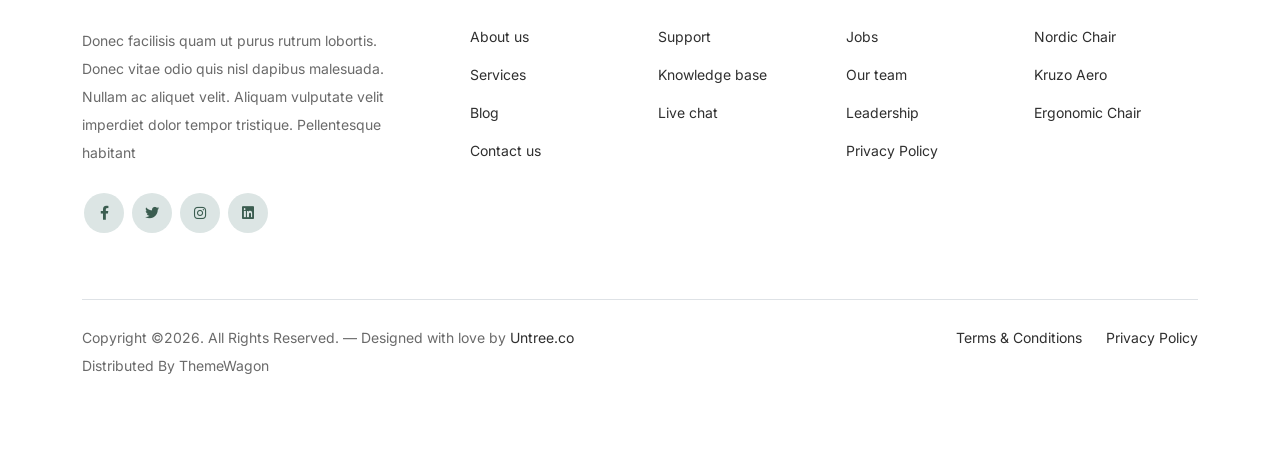
==== commit 780d1b8a: "fix little issue" ====
--- a/about.html
+++ b/about.html
@@ -1,10 +1,4 @@
-<!-- /*
-* Bootstrap 5
-* Template Name: Furni
-* Template Author: Untree.co
-* Template URI: https://untree.co/
-* License: https://creativecommons.org/licenses/by/3.0/
-*/ -->
+
 <!doctype html>
 <html lang="en">
 <head>
--- a/css/style.css
+++ b/css/style.css
@@ -1,9 +1,4 @@
-/*
-* Template Name: UntreeStore
-* Template Author: Untree.co
-* Author URI: https://untree.co/
-* License: https://creativecommons.org/licenses/by/3.0/
-*/
+
 @import url("https://fonts.googleapis.com/css2?family=Inter:wght@400;500;600;700;800&display=swap");
 body {
   overflow-x: hidden;
